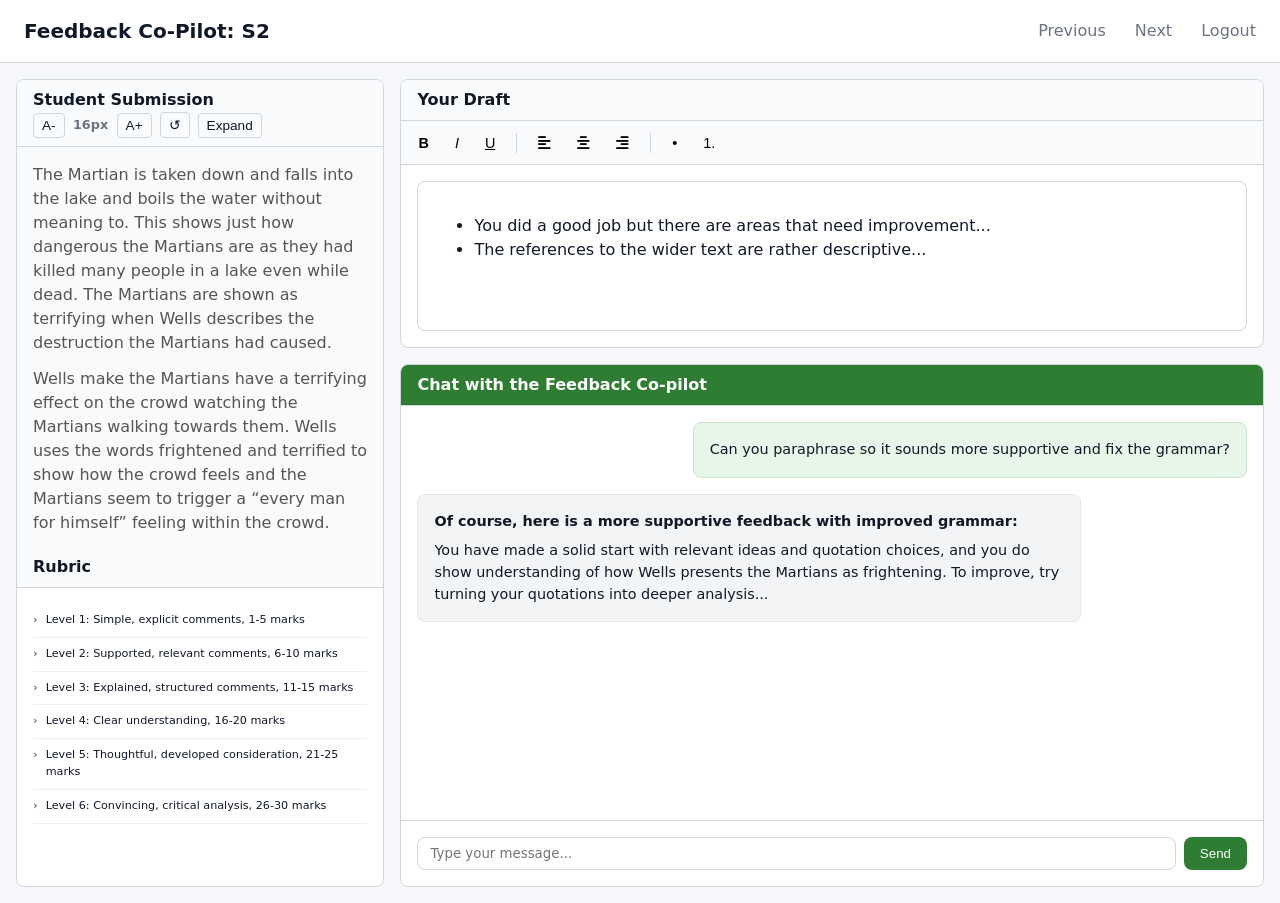
==== page2/index.html @ 2b19b82f "s1-4" ====
<!DOCTYPE html>
<html lang="en">
<head>
  <meta charset="UTF-8">
  <meta name="viewport" content="width=device-width, initial-scale=1.0">
  <title>Feedback Co-Pilot</title>
  <link rel="stylesheet" href="style.css">
  <link rel="stylesheet" href="https://cdnjs.cloudflare.com/ajax/libs/font-awesome/6.5.1/css/all.min.css" crossorigin="anonymous" referrerpolicy="no-referrer" />
</head>
<body>
  <header>
    <h1>Feedback Co-Pilot: S2
    </h1>
    <nav>
      <a href="../index.html">Previous</a>
      <a href="../page3/index.html">Next</a>
      <a href="#">Logout</a>
    </nav>
  </header>

  <main class="dashboard">
    <!-- Left Column: Submission & Rubric -->
    <section class="panel submission-panel">
  <div class="panel-header">
    <span>Student Submission</span>
    <div class="reading-controls">
      <button type="button" id="font-decrease" class="btn-reading" aria-label="Decrease font size">A-</button>
      <span id="font-size-display" class="font-display" aria-live="polite">16px</span>
      <button type="button" id="font-increase" class="btn-reading" aria-label="Increase font size">A+</button>
      <button type="button" id="font-reset" class="btn-reading" aria-label="Reset font size to default">↺</button>
      <button type="button" id="fullscreen-toggle" class="btn-reading" aria-label="Enter full screen reading mode"> Expand</button>
    </div>
  </div>
  <div class="panel-body read-only" id="submission-text">
    <p>The Martian is taken down and falls into the lake and boils the water without meaning to. This shows just how dangerous the Martians are as they had killed many people in a lake even while dead. The Martians are shown as terrifying when Wells describes the destruction the Martians had caused.</p>
    <p>Wells make the Martians have a terrifying effect on the crowd watching the Martians walking towards them. Wells uses the words frightened and terrified to show how the crowd feels and the Martians seem to trigger a “every man for himself” feeling within the crowd.</p>
    <p>Wells creates a sense that the Martians are terrifying and completely different to us. He shows this with the words “rolling motion” and “fast as flying birds”. This shows how unusual the Martians are.</p>
  </div>

  <div class="panel-header">Rubric</div>
      <div class="panel-body">
        <div class="rubric-item">Level 1: Simple, explicit comments, 1-5 marks</div>
        <div class="rubric-item">Level 2: Supported, relevant comments, 6-10 marks</div>
        <div class="rubric-item">Level 3: Explained, structured comments, 11-15 marks</div>
        <div class="rubric-item">Level 4: Clear understanding, 16-20 marks</div>
        <div class="rubric-item">Level 5: Thoughtful, developed consideration, 21-25 marks</div>
        <div class="rubric-item">Level 6: Convincing, critical analysis, 26-30 marks</div>
      </div>
</section>



    <!-- Middle Top: Draft Editor -->
    <section class="panel draft-panel">
      <div class="panel-header">Your Draft</div>
      <div class="toolbar" role="toolbar" aria-label="Text formatting">
        <button type="button" data-command="bold" aria-label="Bold" aria-pressed="false"><b>B</b></button>
        <button type="button" data-command="italic" aria-label="Italic" aria-pressed="false"><i>I</i></button>
        <button type="button" data-command="underline" aria-label="Underline" aria-pressed="false"><u>U</u></button>
        <span class="separator"></span>
        <button type="button" data-command="justifyLeft" aria-label="Align Left"><i class="fa-solid fa-align-left" aria-hidden="true"></i></button>
        <button type="button" data-command="justifyCenter" aria-label="Align Center"><i class="fa-solid fa-align-center" aria-hidden="true"></i></button>
        <button type="button" data-command="justifyRight" aria-label="Align Right"><i class="fa-solid fa-align-right" aria-hidden="true"></i></button>
        <span class="separator"></span>
        <button type="button" data-command="insertUnorderedList" aria-label="Bullet List">•</button>
        <button type="button" data-command="insertOrderedList" aria-label="Numbered List">1.</button>
      </div>
      <div class="panel-body">
        <div id="editor" class="rich-text-area" contenteditable="true" role="textbox" aria-multiline="true" aria-label="Feedback draft">
          <ul>
            <li>You did a good job but there are areas that need improvement...</li>
            <li>The references to the wider text are rather descriptive...</li>
          </ul>
        </div>
      </div>
    </section>

    <!-- Right Top: Quick Actions
    <aside class="panel actions-panel">
      <div class="panel-header accent">Quick Actions</div>
      <div class="panel-body">
        <div class="action-group">
          <label for="action-type">Action Type</label>
          <select id="action-type"><option>Fix Grammar</option><option>Summarize</option></select>
        </div>
        <div class="action-group">
          <label for="focus-area">Focus</label>
          <select id="focus-area"><option>Global</option><option>Local</option></select>
        </div>
        <div class="action-group">
          <label for="scope">Scope</label>
          <select id="scope"><option>Comprehensive</option><option>Specific</option></select>
        </div>
        <div class="action-group">
          <label for="strategy">Strategy</label>
          <select id="strategy"><option>Direct</option><option>Socratic</option></select>
        </div>
        <div class="action-group">
          <label for="orientation">Orientation</label>
          <select id="orientation"><option>Positive</option><option>Constructive</option></select>
        </div>
        <div class="btn-group">
          <button class="btn btn-primary">✓ Apply</button>
          <button class="btn btn-secondary">✕ Cancel</button>
        </div>
      </div>
    </aside> -->

    <!-- Bottom Right: Chat -->
    <section class="panel chat-panel">
      <div class="panel-header chat">Chat with the Feedback Co-pilot</div>
      <div class="chat-messages" role="log" aria-live="polite">
        <div class="message user">Can you paraphrase so it sounds more supportive and fix the grammar?</div>
        <div class="message bot">
          <p><strong>Of course, here is a more supportive feedback with improved grammar:</strong></p>
          <p>You have made a solid start with relevant ideas and quotation choices, and you do show understanding of how Wells presents the Martians as frightening. To improve, try turning your quotations into deeper analysis...</p>
        </div>
      </div>
      <div class="chat-input-area">
        <input type="text" placeholder="Type your message..." aria-label="Chat message input">
        <button class="btn btn-primary"> Send</button>
      </div>
    </section>
  </main>
  
  <!-- Fullscreen Reading Overlay (Moved OUTSIDE main/dashboard) -->
  <div id="reading-overlay" class="reading-overlay" role="dialog" aria-modal="true" aria-label="Full screen reading view" hidden>
    <div class="overlay-header">
      <h2>Student Submission</h2>
      <button type="button" id="overlay-close" class="btn-reading" aria-label="Exit full screen">✕ Close</button>
    </div>
    <div class="overlay-content" id="overlay-text"></div>
    <div class="overlay-controls">
      <button type="button" id="overlay-font-decrease" class="btn-reading" aria-label="Decrease font size">A-</button>
      <span id="overlay-font-display" class="font-display" aria-live="polite">16px</span>
      <button type="button" id="overlay-font-increase" class="btn-reading" aria-label="Increase font size">A+</button>
      <button type="button" id="overlay-font-reset" class="btn-reading" aria-label="Reset font size">↺</button>
    </div>
  </div>

  <script src="script.js"></script>
</body>

</html>
---- page2/style.css ----
:root {
  --color-primary: #2e7d32;
  --color-primary-hover: #1b5e20;
  --color-bg: #f5f7fa;
  --color-surface: #ffffff;
  --color-border: #d1d5db;
  --color-text: #111827;
  --color-text-muted: #6b7280;
  --color-chat-user: #e8f5e9;
  --color-chat-bot: #f3f4f6;
  --space-sm: 0.5rem;
  --space-md: 1rem;
  --space-lg: 1.5rem;
  --radius: 0.5rem;
}

*, *::before, *::after { box-sizing: border-box; }

body {
  margin: 0;
  font-family: system-ui, -apple-system, sans-serif;
  background: var(--color-bg);
  color: var(--color-text);
  line-height: 1.5;
}

/* Header */
header {
  background: var(--color-surface);
  border-bottom: 1px solid var(--color-border);
  padding: var(--space-md) var(--space-lg);
  display: flex;
  justify-content: space-between;
  align-items: center;
}
header h1 { margin: 0; font-size: 1.25rem; }
nav a {
  margin-left: var(--space-lg);
  text-decoration: none;
  color: var(--color-text-muted);
  font-weight: 500;
}
nav a:hover { color: var(--color-primary); }

/* Main Grid Layout */
.dashboard {
  display: grid;
  grid-template-columns: 1fr 1.5fr 0.8fr;
  grid-template-rows: auto 1fr;
  gap: var(--space-md);
  padding: var(--space-md);
  height: calc(100vh - 60px);
  overflow: hidden;
}

/* Panels */
.panel {
  background: var(--color-surface);
  border: 1px solid var(--color-border);
  border-radius: var(--radius);
  display: flex;
  flex-direction: column;
  overflow: hidden;
}
.panel-header {
  padding: var(--space-sm) var(--space-md);
  background: #f9fafb;
  border-bottom: 1px solid var(--color-border);
  font-weight: 600;
}
.panel-header.accent { background: #e8f5e9; color: var(--color-primary); }
.panel-header.chat { background: var(--color-primary); color: white; }

.panel-body {
  padding: var(--space-md);
  overflow-y: auto;
  flex: 1;
}
.panel-body.read-only { background: #f9fafb; }
.panel-body.read-only p { color: #555; margin: 0 0 0.75rem 0; }

/* Grid Positioning */
.submission-panel { grid-row: 1 / 3; }
.draft-panel { grid-column: 2 / 4; grid-row: 1; }
/* .actions-panel { grid-column: 3; grid-row: 1; } */
.chat-panel { grid-column: 2 / 4; grid-row: 2; }

#submission-text{
   min-height: 400px; 
}

/* Rich Text Editor & Toolbar */
.rich-text-area {
  width: 100%;
  border: 1px solid var(--color-border);
  border-radius: var(--radius);
  padding: var(--space-md);
  font-family: inherit;
  min-height: 150px;
  overflow-y: auto;
}
.rich-text-area:focus {
  outline: 2px solid var(--color-primary);
  border-color: transparent;
}

.toolbar {
  display: flex;
  align-items: center;
  gap: var(--space-sm);
  padding: var(--space-sm);
  border-bottom: 1px solid var(--color-border);
  background: #f9fafb;
}
.toolbar button {
  background: none;
  border: 1px solid transparent;
  padding: 4px 8px;
  cursor: pointer;
  border-radius: 4px;
  font-size: 0.9rem;
}
.toolbar button:hover { background: #e5e7eb; }
.toolbar button[aria-pressed="true"] { background: #d1fae5; border-color: var(--color-primary); }
.toolbar .separator {
  width: 1px;
  height: 20px;
  background: var(--color-border);
  margin: 0 4px;
}

/* Quick Actions */
.action-group { margin-bottom: var(--space-md); }
.action-group label {
  display: block;
  font-size: 0.875rem;
  margin-bottom: 4px;
  color: var(--color-text-muted);
}
select {
  width: 100%;
  padding: 6px;
  border: 1px solid var(--color-border);
  border-radius: 4px;
  background: white;
}
.btn-group { display: flex; gap: var(--space-sm); margin-top: var(--space-md); }
.btn {
  padding: 8px 16px;
  border-radius: var(--radius);
  border: none;
  cursor: pointer;
  font-weight: 500;
  transition: background 0.2s;
}
.btn-primary { background: var(--color-primary); color: white; }
.btn-primary:hover { background: var(--color-primary-hover); }
.btn-secondary { background: white; border: 1px solid var(--color-border); }
.btn-secondary:hover { background: #f3f4f6; }

/* Rubric */
.rubric-item {
  padding: var(--space-sm) 0;
  border-bottom: 1px solid #eee;
  display: flex;
  align-items: flex-start;
  gap: var(--space-sm);
  font-size: 0.7rem;
}
.rubric-item::before { content: "›"; font-weight: bold; color: var(--color-text-muted); }

/* Chat Interface */
.chat-messages {
  flex: 1;
  overflow-y: auto;
  padding: var(--space-md);
  display: flex;
  flex-direction: column;
  gap: var(--space-md);
}
.message {
  max-width: 80%;
  padding: var(--space-md);
  border-radius: var(--radius);
  font-size: 0.9rem;
  line-height: 1.5;
}
.message p { margin: 0 0 0.5rem 0; }
.message p:last-child { margin-bottom: 0; }
.message.user { align-self: flex-end; background: var(--color-chat-user); border: 1px solid #c8e6c9; }
.message.bot { align-self: flex-start; background: var(--color-chat-bot); border: 1px solid #e5e7eb; }

.chat-input-area {
  padding: var(--space-md);
  border-top: 1px solid var(--color-border);
  display: flex;
  gap: var(--space-sm);
  background: var(--color-surface);
}
.chat-input-area input {
  flex: 1;
  padding: 8px 12px;
  border: 1px solid var(--color-border);
  border-radius: var(--radius);
  font-family: inherit;
}
.chat-input-area input:focus {
  outline: 2px solid var(--color-primary);
  border-color: transparent;
}

/* Reading Controls */
.reading-controls {
  display: flex;
  align-items: center;
  gap: 0.5rem;
}
.btn-reading {
  background: none;
  border: 1px solid var(--color-border);
  border-radius: 4px;
  padding: 4px 8px;
  cursor: pointer;
  font-size: 0.85rem;
  color: var(--color-text);
  transition: background 0.15s, border-color 0.15s;
}
.btn-reading:hover { background: #e5e7eb; }
.btn-reading:focus-visible { outline: 2px solid var(--color-primary); outline-offset: 2px; }
.font-display {
  font-size: 0.8rem;
  color: var(--color-text-muted);
  min-width: 36px;
  text-align: center;
  user-select: none;
}

/* Fullscreen Reading Overlay */
.reading-overlay {
  position: fixed;
  inset: 0;
  z-index: 1000;
  background: var(--color-bg);
  display: flex;
  flex-direction: column;
  padding: var(--space-lg);
  transition: opacity 0.2s ease;
}
.reading-overlay[hidden] { display: none; }

.overlay-header {
  display: flex;
  justify-content: space-between;
  align-items: center;
  border-bottom: 1px solid var(--color-border);
  padding-bottom: var(--space-md);
  margin-bottom: var(--space-md);
}
.overlay-header h2 { margin: 0; font-size: 1.25rem; }

.overlay-content {
  flex: 1;
  overflow-y: auto;
  max-width: 75ch; /* Optimal reading width */
  margin: 0 auto;
  padding: var(--space-md);
  font-size: var(--reading-font-size, 16px);
  line-height: 1.6;
  color: var(--color-text);
}
.overlay-content p { margin: 0 0 1rem 0; }

.overlay-controls {
  display: flex;
  justify-content: center;
  align-items: center;
  gap: 0.75rem;
  padding-top: var(--space-md);
  border-top: 1px solid var(--color-border);
}

/* Dim background when overlay is active */
body.reading-active .dashboard {
  filter: blur(2px);
  pointer-events: none;
  transition: filter 0.2s ease;
}

.toolbar button i {
  vertical-align: middle;
  pointer-events: none; /* Prevents click interception bugs */
}

/* Responsive */
@media (max-width: 1024px) {
  .dashboard {
    grid-template-columns: 1fr;
    grid-template-rows: auto;
    height: auto;
    overflow: visible;
  }
  .submission-panel, .draft-panel, .actions-panel, .chat-panel {
    grid-column: 1;
    grid-row: auto;
  }
  .chat-panel { min-height: 400px; }
}
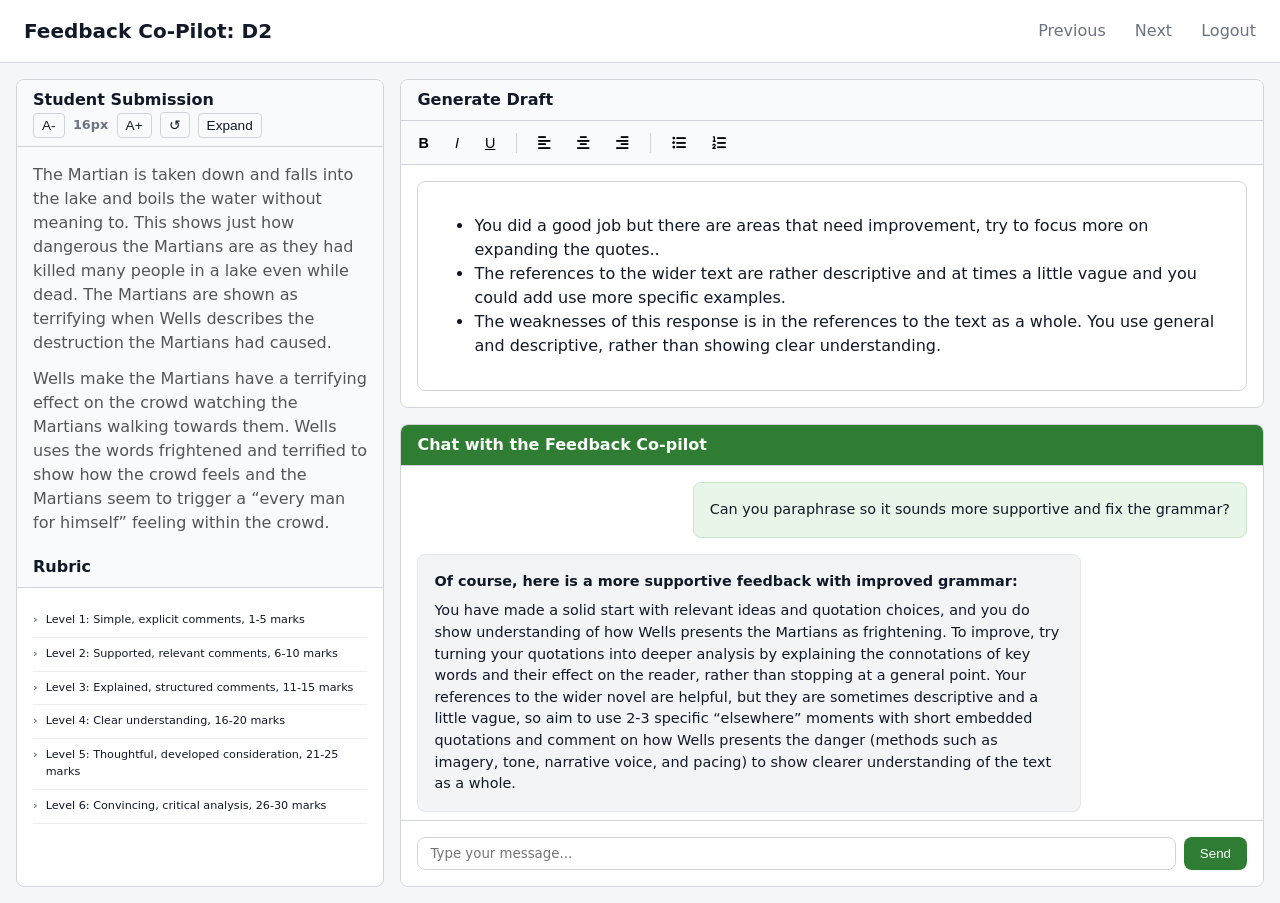
==== commit 98615139: "update draft content" ====
--- a/page2/index.html
+++ b/page2/index.html
@@ -9,7 +9,7 @@
 </head>
 <body>
   <header>
-    <h1>Feedback Co-Pilot: S2
+    <h1>Feedback Co-Pilot: D2
     </h1>
     <nav>
       <a href="../index.html">Previous</a>
@@ -52,7 +52,7 @@
 
     <!-- Middle Top: Draft Editor -->
     <section class="panel draft-panel">
-      <div class="panel-header">Your Draft</div>
+      <div class="panel-header">Generate Draft</div>
       <div class="toolbar" role="toolbar" aria-label="Text formatting">
         <button type="button" data-command="bold" aria-label="Bold" aria-pressed="false"><b>B</b></button>
         <button type="button" data-command="italic" aria-label="Italic" aria-pressed="false"><i>I</i></button>
@@ -62,14 +62,15 @@
         <button type="button" data-command="justifyCenter" aria-label="Align Center"><i class="fa-solid fa-align-center" aria-hidden="true"></i></button>
         <button type="button" data-command="justifyRight" aria-label="Align Right"><i class="fa-solid fa-align-right" aria-hidden="true"></i></button>
         <span class="separator"></span>
-        <button type="button" data-command="insertUnorderedList" aria-label="Bullet List">•</button>
-        <button type="button" data-command="insertOrderedList" aria-label="Numbered List">1.</button>
+        <button type="button" data-command="insertUnorderedList" aria-label="Bullet List"><i class="fa-solid fa-list-ul"></i></button>
+        <button type="button" data-command="insertOrderedList" aria-label="Numbered List"><i class="fa-solid fa-list-ol"></i></button>
       </div>
       <div class="panel-body">
         <div id="editor" class="rich-text-area" contenteditable="true" role="textbox" aria-multiline="true" aria-label="Feedback draft">
           <ul>
-            <li>You did a good job but there are areas that need improvement...</li>
-            <li>The references to the wider text are rather descriptive...</li>
+            <li>You did a good job but there are areas that need improvement, try to focus more on expanding the quotes..</li>
+            <li>The references to the wider text are rather descriptive and at times a little vague and you could add use more specific examples.</li>
+            <li>The weaknesses of this response is in the references to the text as a whole. You use general and descriptive, rather than showing clear understanding.</li>
           </ul>
         </div>
       </div>
@@ -113,7 +114,7 @@
         <div class="message user">Can you paraphrase so it sounds more supportive and fix the grammar?</div>
         <div class="message bot">
           <p><strong>Of course, here is a more supportive feedback with improved grammar:</strong></p>
-          <p>You have made a solid start with relevant ideas and quotation choices, and you do show understanding of how Wells presents the Martians as frightening. To improve, try turning your quotations into deeper analysis...</p>
+          <p>You have made a solid start with relevant ideas and quotation choices, and you do show understanding of how Wells presents the Martians as frightening. To improve, try turning your quotations into deeper analysis by explaining the connotations of key words and their effect on the reader, rather than stopping at a general point. Your references to the wider novel are helpful, but they are sometimes descriptive and a little vague, so aim to use 2-3 specific “elsewhere” moments with short embedded quotations and comment on how Wells presents the danger (methods such as imagery, tone, narrative voice, and pacing) to show clearer understanding of the text as a whole.</p>
         </div>
       </div>
       <div class="chat-input-area">
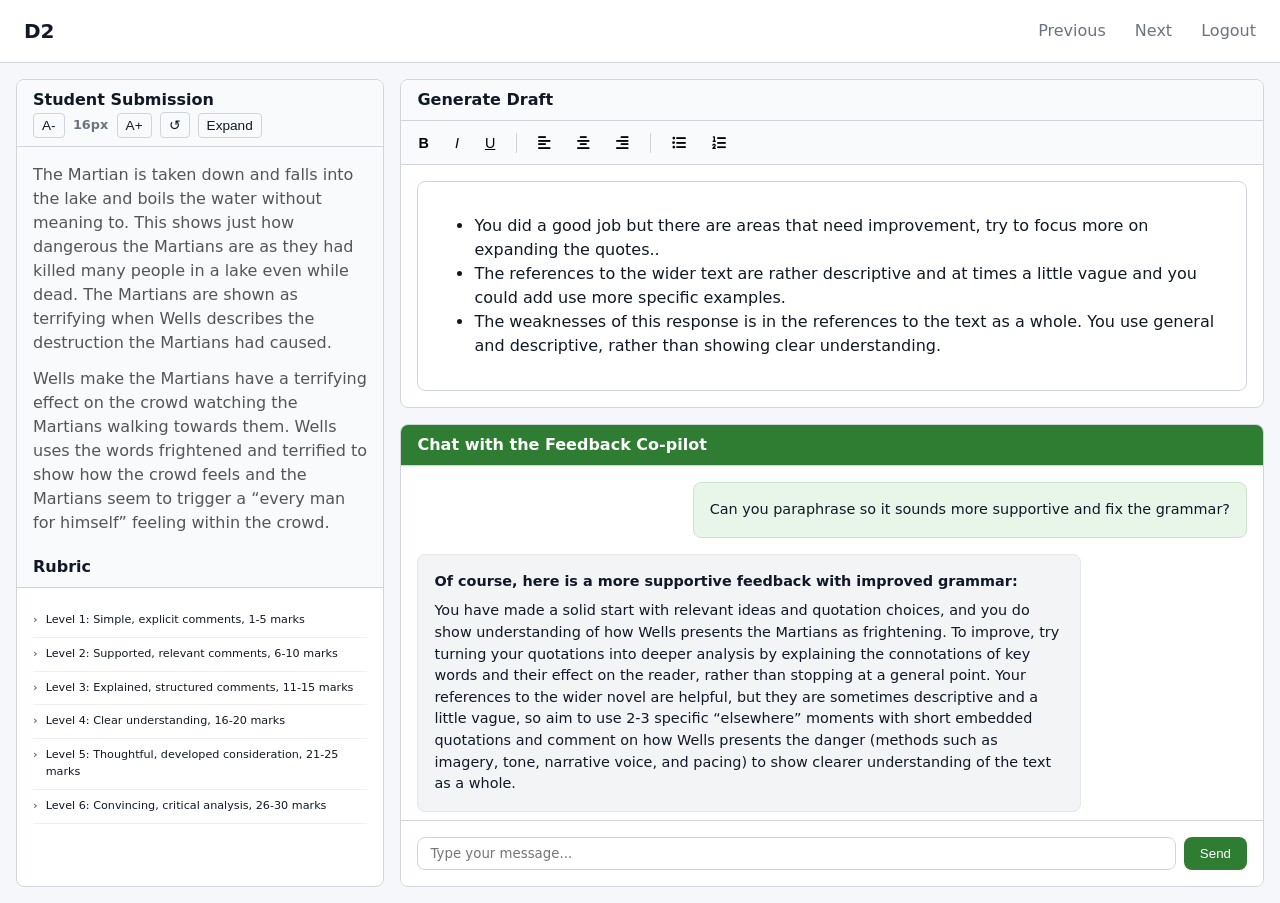
==== commit c0cf88da: "update title" ====
--- a/page2/index.html
+++ b/page2/index.html
@@ -9,7 +9,7 @@
 </head>
 <body>
   <header>
-    <h1>Feedback Co-Pilot: D2
+    <h1>D2
     </h1>
     <nav>
       <a href="../index.html">Previous</a>
